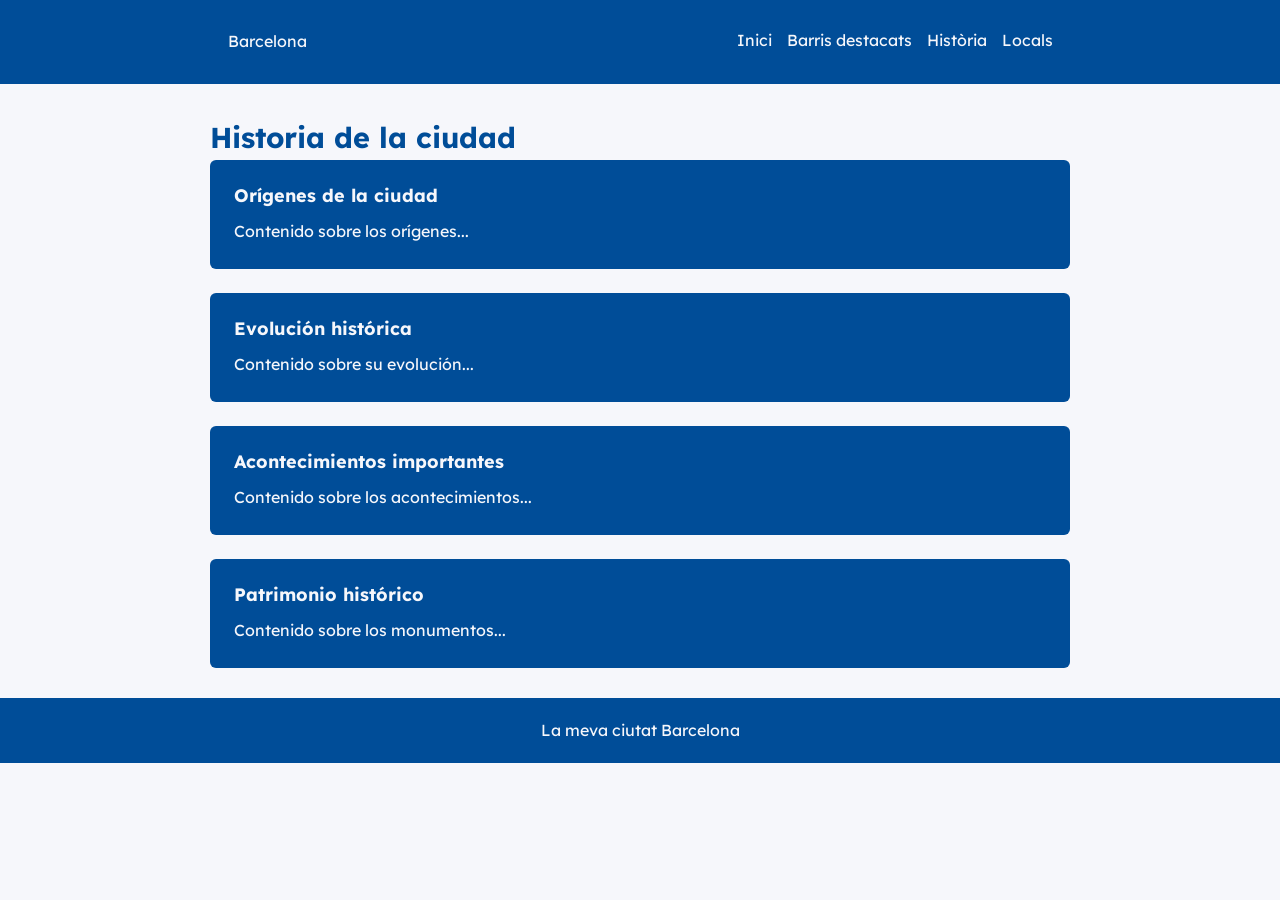
==== historia.html @ 0ce753e6 "Modification de ma partie historia" ====
<!DOCTYPE html>
<html lang="ca">
<head>
    <meta charset="UTF-8">
    <meta name="viewport" content="width=device-width, initial-scale=1.0">
    <meta name="description" content="Descobreix Barcelona: descripció, barris destacats, història i locals d'interès.">
    <meta name="theme-color" content="#1f4e79">

    <meta name="robots" content="index, follow">

    <title>Història de Barcelona | La meva ciutat</title>

    <link rel="stylesheet" href="./css/global.css">
    <link rel="stylesheet" href="./css/historia.css">
</head>
<body>
    <header>
        <p class="site-title">Barcelona</p>
        <nav>
          <a href="index.html">Inici</a>
          <a href="barris.html">Barris destacats</a>
          <a href="historia.html">Història</a>
          <a href="locals.html">Locals</a>
        </nav>
    </header>
    <main>
        <h1>Historia de la ciudad</h1>

        <section>
            <h2>Orígenes de la ciudad</h2>
            <p>Contenido sobre los orígenes...</p>
        </section>

        <section>
            <h2>Evolución histórica</h2>
            <p>Contenido sobre su evolución...</p>
        </section>

        <section>
            <h2>Acontecimientos importantes</h2>
            <p>Contenido sobre los acontecimientos...</p>
        </section>

        <section>
            <h2>Patrimonio histórico</h2>
            <p>Contenido sobre los monumentos...</p>
        </section>
    </main>

    <footer>
        <p>  La meva ciutat Barcelona</p>
    </footer>
    
</body>
</html>
---- css/global.css ----
/* Font */
@import url('https://fonts.googleapis.com/css2?family=Lexend:wght@400;500;600;700&display=swap');

/* Variables */
:root {
  --color-principal: #f6f7fb;
  --color-secundari: #004d98;
  --color-accent: #a50044;
}

/* Reset */
* {
  box-sizing: border-box;
  margin: 0;
  padding: 0;
  font-size: 1rem;
}

h1{font-size: 1.8rem;}
h2{font-size: 1.125rem;}
html {
  scroll-behavior: smooth;
}

body {
  font-family: "Lexend", Arial, system-ui;
  line-height: 1.6;
  color: var(--color-principal);
  background: var(--color-principal);
}

/* Header */
header {
  background: var(--color-secundari);
  color: var(--color-principal);
  padding: 24px 20px;
  display: flex;
  flex-flow: row wrap;
  justify-content: space-around;
  align-items: center;
  gap: 15px;
}

header h1 {
  color: var(--color-principal);
  margin-bottom: 12px;
  line-height: 1.2;
}

/* Navegacio */
nav {
  display: flex;
  flex-wrap: wrap;
  justify-content: center;
  gap: 15px;
}

nav a {
  color: var(--color-principal);
  text-decoration: none;
  padding: 4px 0;
  border-bottom: 2px solid transparent;
  transition: border-color 0.2s ease;
}

nav a:hover,
nav a:focus-visible {
  border-bottom-color: var(--color-accent);
}

/* Contingut principal */
main {
  max-width: 900px;
  margin: 30px auto;
  padding: 0 20px;
}

/* Secciones */
section {
  background: var(--color-secundari);
  padding: 24px;
  margin-bottom: 24px;
  border-radius: 6px;
}

section h2 {
  margin-bottom: 12px;
  color: var(--color-principal);
  line-height: 1.3;
}

/* Enlaces */
a {
  overflow-wrap: break-word;
}

/* Footer */
footer {
  background-color: var(--color-secundari);
  text-align: center;
  padding: 20px;
  color: var(--color-principal);
  font-size: 0.9rem;
}


/* Tablets y móviles */
@media (max-width: 768px) {
  header {
    flex-direction: column;
    text-align: center;
    padding: 20px 15px;
  }

  header h1 {
    margin-bottom: 5px;
    font-size: 1.6rem;
  }

  nav {
    gap: 12px;
  }

  main {
    margin: 20px auto;
    padding: 0 15px;
  }

  section {
    padding: 18px;
    margin-bottom: 18px;
  }
}

/* Móviles pequeños */
@media (max-width: 480px) {
  header h1 {
    font-size: 1.4rem;
  }

  nav {
    flex-direction: column;
    gap: 8px;
  }

  nav a {
    padding: 6px;
  }

  main {
    margin: 15px auto;
    padding: 0 12px;
  }

  section {
    padding: 15px;
  }

  section h2 {
    font-size: 1.2rem;
  }

  footer {
    padding: 15px;
    font-size: 0.85rem;
  }
}

/* Accesibilidad: reducir animaciones */
@media (prefers-reduced-motion: reduce) {
  html {
    scroll-behavior: auto;
  }

  *,
  *::before,
  *::after {
    transition-duration: 0.01ms !important;
    animation-duration: 0.01ms !important;
  }
}
---- css/historia.css ----
h1{
    color: var(--color-secundari);
}
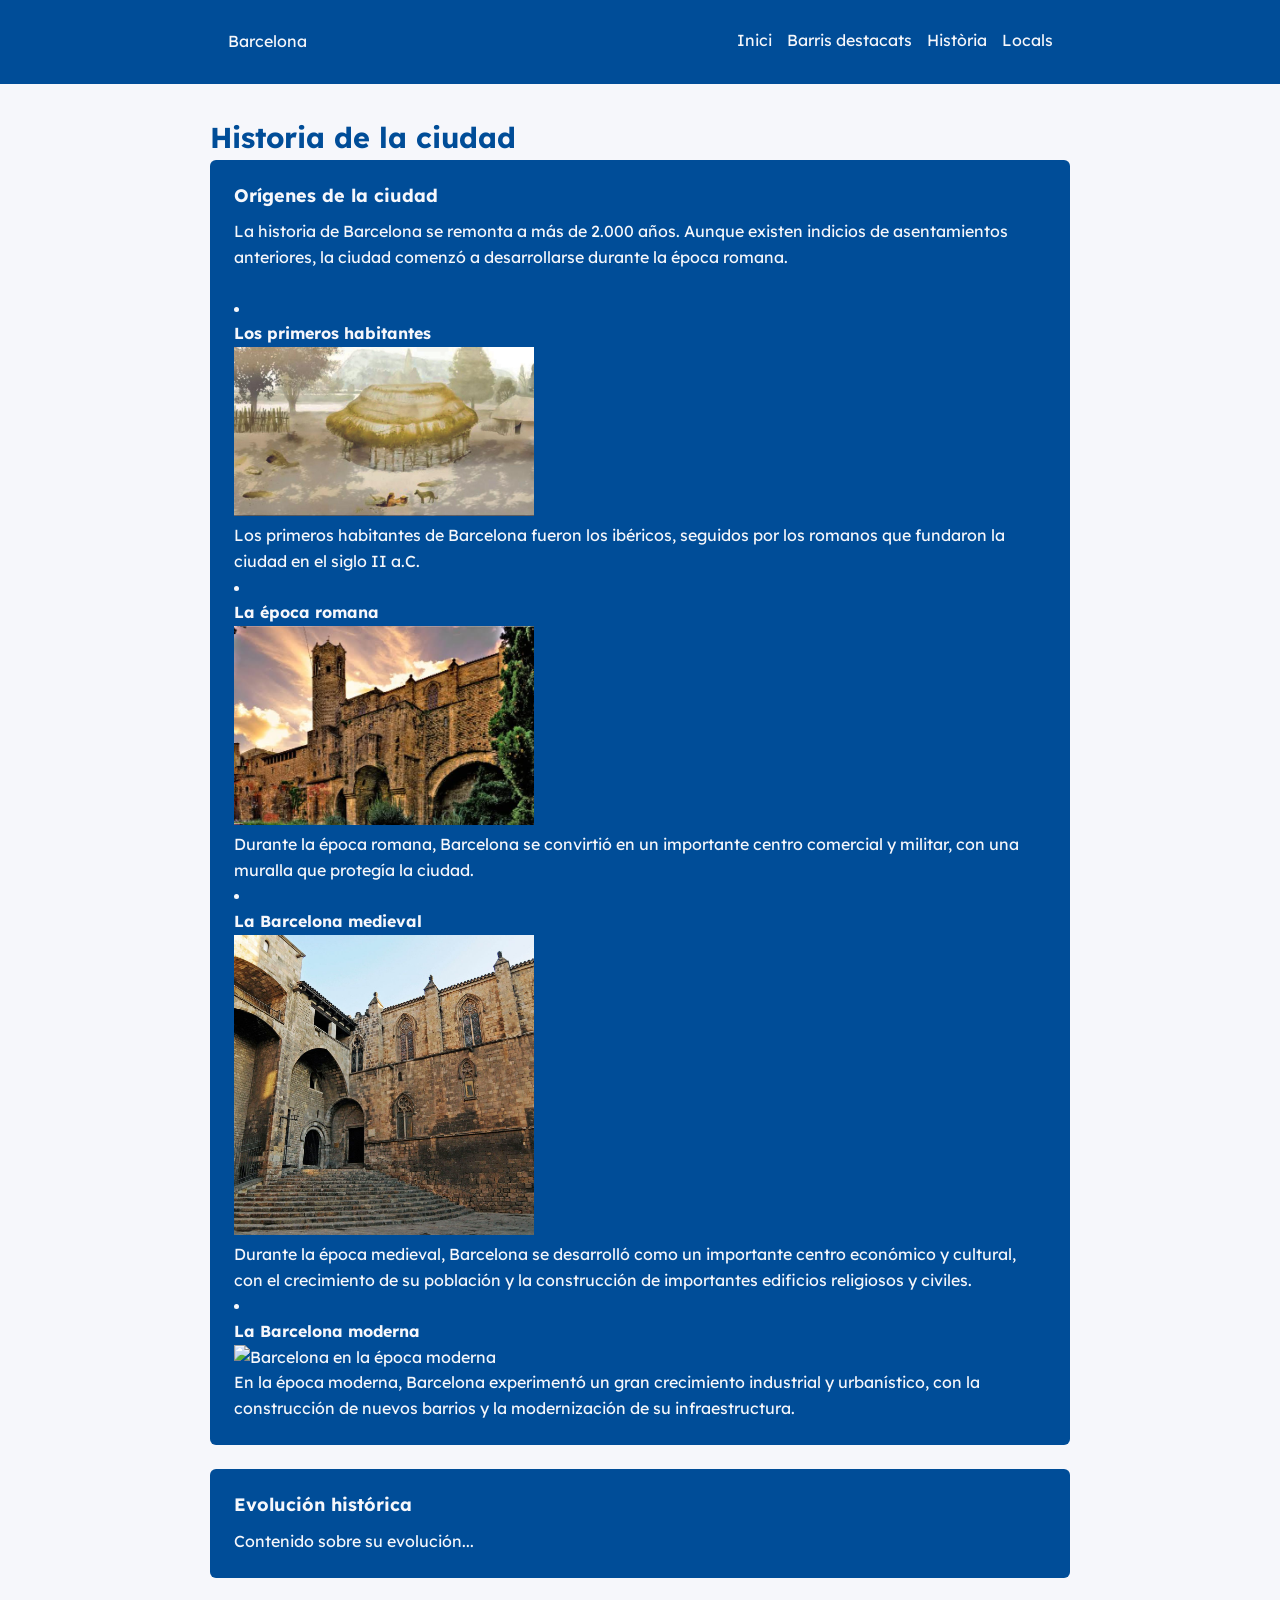
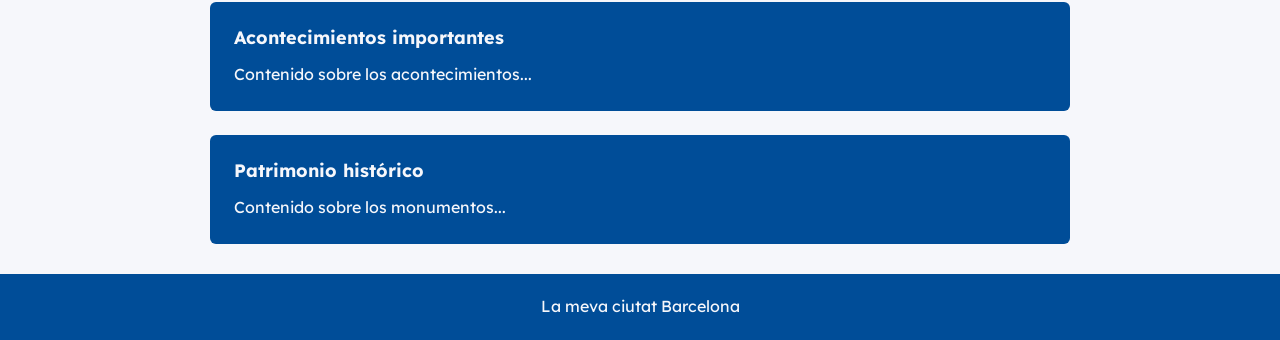
==== commit 2f08ae23: "cambies medio hechos" ====
--- a/historia.html
+++ b/historia.html
@@ -28,7 +28,28 @@
 
         <section>
             <h2>Orígenes de la ciudad</h2>
-            <p>Contenido sobre los orígenes...</p>
+            <p>La historia de Barcelona se remonta a más de 2.000 años. Aunque existen indicios de asentamientos anteriores, la ciudad comenzó a desarrollarse durante la época romana.</p><br>
+
+            <li>
+                <h3>Los primeros habitantes</h3>
+                <img src="./images/primer-habitant.jpg" alt="Barcelona hace 7500 años" width="300">
+                <p>Los primeros habitantes de Barcelona fueron los ibéricos, seguidos por los romanos que fundaron la ciudad en el siglo II a.C.</p>
+            </li>
+            <li>
+                <h3>La época romana</h3>
+                <img src="./images/epoca-romana.jpg" alt="Barcelona en la época romana" width="300">
+                <p>Durante la época romana, Barcelona se convirtió en un importante centro comercial y militar, con una muralla que protegía la ciudad.</p>
+            </li>
+            <li>
+                <h3>La Barcelona medieval</h3>
+                <img src="./images/barcelona-medieval.webp" alt="Barcelona en la época medieval" width="300">
+                <p>Durante la época medieval, Barcelona se desarrolló como un importante centro económico y cultural, con el crecimiento de su población y la construcción de importantes edificios religiosos y civiles.</p>
+            </li>
+            <li>
+                <h3>La Barcelona moderna</h3>
+                <img src="./images/barcelona-moderna.jpg" alt="Barcelona en la época moderna" width="300">
+                <p>En la época moderna, Barcelona experimentó un gran crecimiento industrial y urbanístico, con la construcción de nuevos barrios y la modernización de su infraestructura.</p>
+            </li>
         </section>
 
         <section>
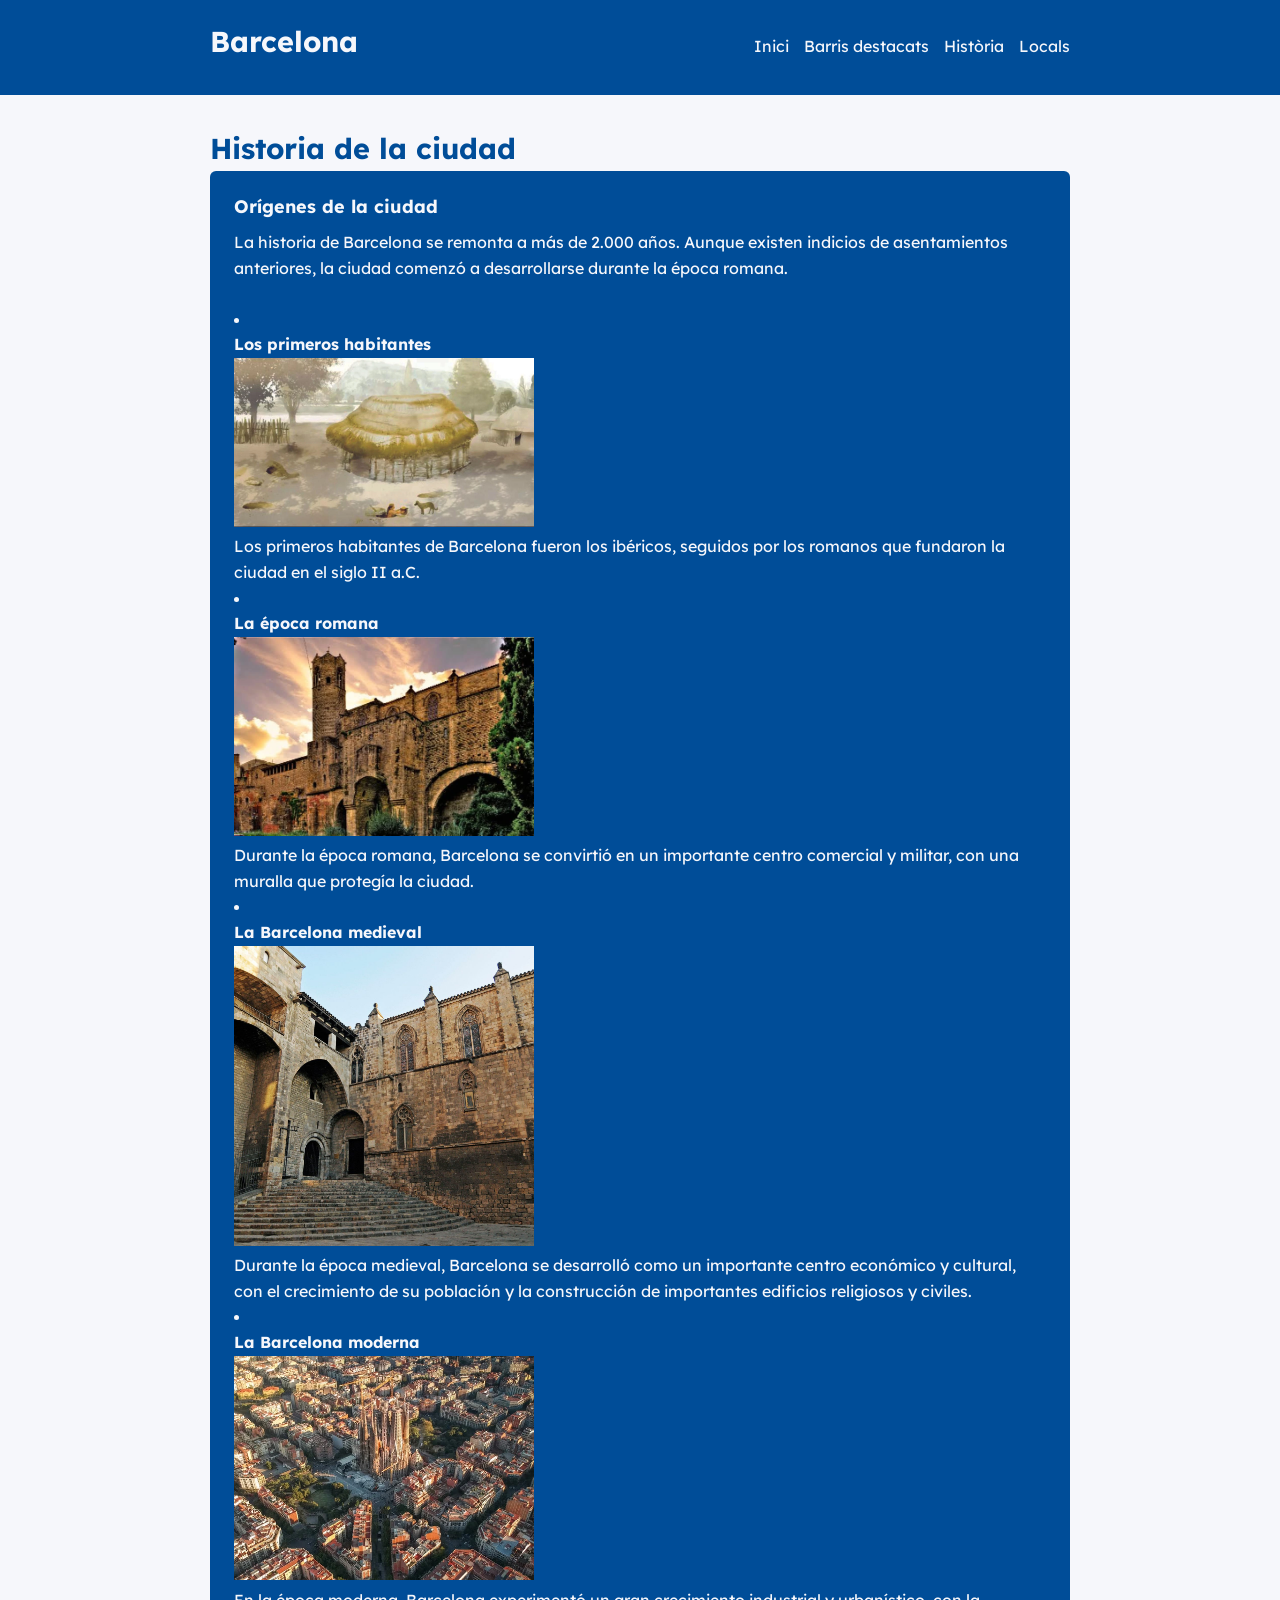
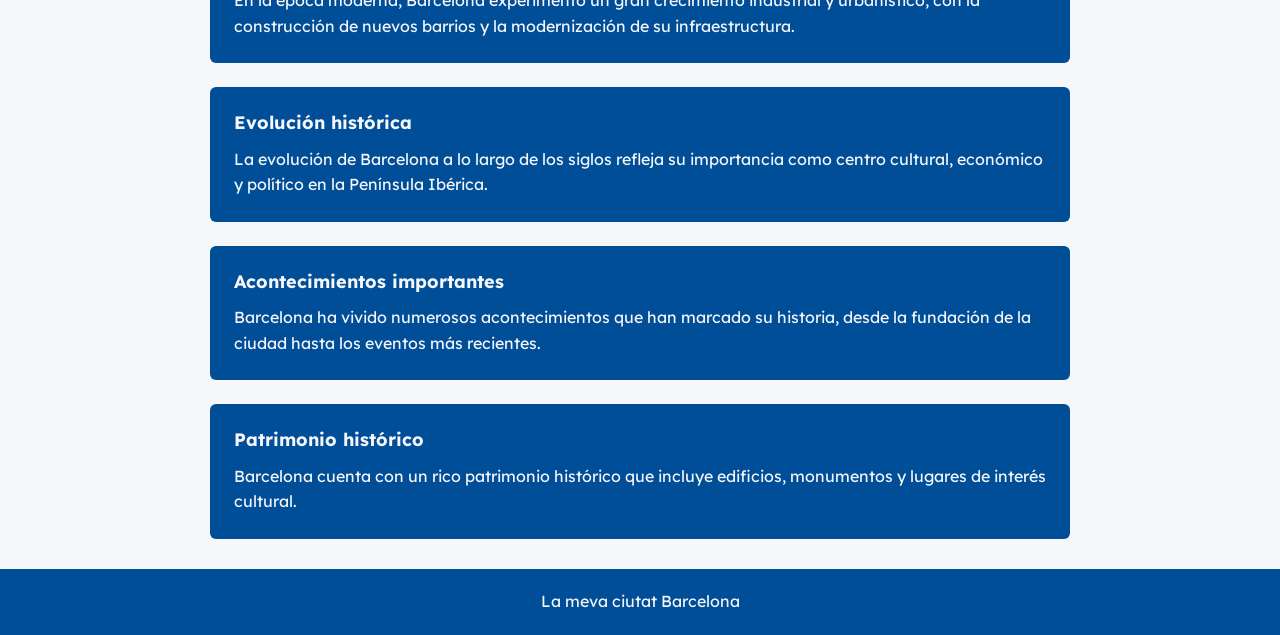
==== commit f475e020: "met picture au lieux de image, ajouter des images webp" ====
--- a/historia.html
+++ b/historia.html
@@ -15,14 +15,24 @@
 </head>
 <body>
     <header>
-        <p class="site-title">Barcelona</p>
-        <nav>
-          <a href="index.html">Inici</a>
-          <a href="barris.html">Barris destacats</a>
-          <a href="historia.html">Història</a>
-          <a href="locals.html">Locals</a>
-        </nav>
-    </header>
+     <h1>Barcelona</h1>
+
+    <input type="checkbox" id="menu-toggle">
+
+    <label for="menu-toggle" class="menu-toggle" aria-label="Obrir menú">
+        <span></span>
+        <span></span>
+        <span></span>
+    </label>
+
+    <nav aria-label="Menú principal">
+        <ul>
+            <li><a href="index.html" aria-current="page">Inici</a></li>
+            <li><a href="barris.html">Barris destacats</a></li>
+            <li><a href="historia.html">Història</a></li>
+            <li><a href="locals.html">Locals</a></li>
+        </ul>
+  </header>
     <main>
         <h1>Historia de la ciudad</h1>
 
@@ -32,39 +42,51 @@
 
             <li>
                 <h3>Los primeros habitantes</h3>
-                <img src="./images/primer-habitant.jpg" alt="Barcelona hace 7500 años" width="300">
+                <picture>
+                    <source srcset="./images/primer-habitant.webp" type="image/webp">
+                    <img src="./images/primer-habitant.jpg" alt="Barcelona hace 7500 años" width="300">
+                </picture>
                 <p>Los primeros habitantes de Barcelona fueron los ibéricos, seguidos por los romanos que fundaron la ciudad en el siglo II a.C.</p>
             </li>
             <li>
                 <h3>La época romana</h3>
-                <img src="./images/epoca-romana.jpg" alt="Barcelona en la época romana" width="300">
+                <picture>
+                    <source srcset="./images/epoca-romana.webp" type="image/webp">
+                    <img src="./images/epoca-romana.jpg" alt="Barcelona en la época romana" width="300">
+                </picture>
                 <p>Durante la época romana, Barcelona se convirtió en un importante centro comercial y militar, con una muralla que protegía la ciudad.</p>
             </li>
             <li>
                 <h3>La Barcelona medieval</h3>
-                <img src="./images/barcelona-medieval.webp" alt="Barcelona en la época medieval" width="300">
+                <picture>
+                    <source srcset="./images/barcelona-medieval.webp" type="image/webp">
+                    <img src="./images/barcelona-medieval.jpg" alt="Barcelona en la época medieval" width="300">
+                </picture>
                 <p>Durante la época medieval, Barcelona se desarrolló como un importante centro económico y cultural, con el crecimiento de su población y la construcción de importantes edificios religiosos y civiles.</p>
             </li>
             <li>
                 <h3>La Barcelona moderna</h3>
-                <img src="./images/barcelona-moderna.jpg" alt="Barcelona en la época moderna" width="300">
+                <picture>
+                    <source srcset="./images/barcelona-moderna.webp" type="image/webp">
+                    <img src="./images/barcelona-moderna.jpg" alt="Barcelona en la época moderna" width="300">
+                </picture>
                 <p>En la época moderna, Barcelona experimentó un gran crecimiento industrial y urbanístico, con la construcción de nuevos barrios y la modernización de su infraestructura.</p>
             </li>
         </section>
 
         <section>
             <h2>Evolución histórica</h2>
-            <p>Contenido sobre su evolución...</p>
+            <p> La evolución de Barcelona a lo largo de los siglos refleja su importancia como centro cultural, económico y político en la Península Ibérica.</p>
         </section>
 
         <section>
             <h2>Acontecimientos importantes</h2>
-            <p>Contenido sobre los acontecimientos...</p>
+            <p>Barcelona ha vivido numerosos acontecimientos que han marcado su historia, desde la fundación de la ciudad hasta los eventos más recientes.</p>
         </section>
 
         <section>
             <h2>Patrimonio histórico</h2>
-            <p>Contenido sobre los monumentos...</p>
+            <p>Barcelona cuenta con un rico patrimonio histórico que incluye edificios, monumentos y lugares de interés cultural.</p>
         </section>
     </main>
 
--- a/css/global.css
+++ b/css/global.css
@@ -16,8 +16,14 @@
   font-size: 1rem;
 }
 
-h1{font-size: 1.8rem;}
-h2{font-size: 1.125rem;}
+h1 {
+  font-size: 1.8rem;
+}
+
+h2 {
+  font-size: 1.125rem;
+}
+
 html {
   scroll-behavior: smooth;
 }
@@ -48,11 +54,12 @@
 }
 
 /* Navegacio */
-nav {
+nav ul {
   display: flex;
   flex-wrap: wrap;
   justify-content: center;
   gap: 15px;
+  list-style: none;
 }
 
 nav a {
@@ -103,12 +110,24 @@
   font-size: 0.9rem;
 }
 
+/* Menú hamburguesa */
+#menu-toggle {
+  position: absolute;
+  opacity: 0;
+  width: 1px;
+  height: 1px;
+}
+
+.menu-toggle {
+  display: none;
+}
 
 /* Tablets y móviles */
 @media (max-width: 768px) {
   header {
-    flex-direction: column;
-    text-align: center;
+    flex-direction: row;
+    justify-content: space-between;
+    text-align: left;
     padding: 20px 15px;
   }
 
@@ -117,8 +136,42 @@
     font-size: 1.6rem;
   }
 
-  nav {
+  /* Botón hamburguesa */
+  .menu-toggle {
+    display: flex;
+    flex-direction: column;
+    justify-content: space-between;
+    width: 28px;
+    height: 22px;
+    cursor: pointer;
+  }
+
+  .menu-toggle span {
+    width: 100%;
+    height: 3px;
+    background-color: var(--color-principal);
+    border-radius: 3px;
+  }
+
+  #menu-toggle:focus-visible+.menu-toggle {
+    outline: 2px solid var(--color-principal);
+    outline-offset: 5px;
+  }
+
+  /* Menú desplegable */
+  header nav {
+    display: none;
+    flex-basis: 100%;
+  }
+
+  #menu-toggle:checked~nav {
+    display: block;
+  }
+
+  nav ul {
+    flex-direction: column;
     gap: 12px;
+    text-align: center;
   }
 
   main {
@@ -138,7 +191,7 @@
     font-size: 1.4rem;
   }
 
-  nav {
+  nav ul {
     flex-direction: column;
     gap: 8px;
   }
@@ -178,4 +231,4 @@
     transition-duration: 0.01ms !important;
     animation-duration: 0.01ms !important;
   }
-}
+}
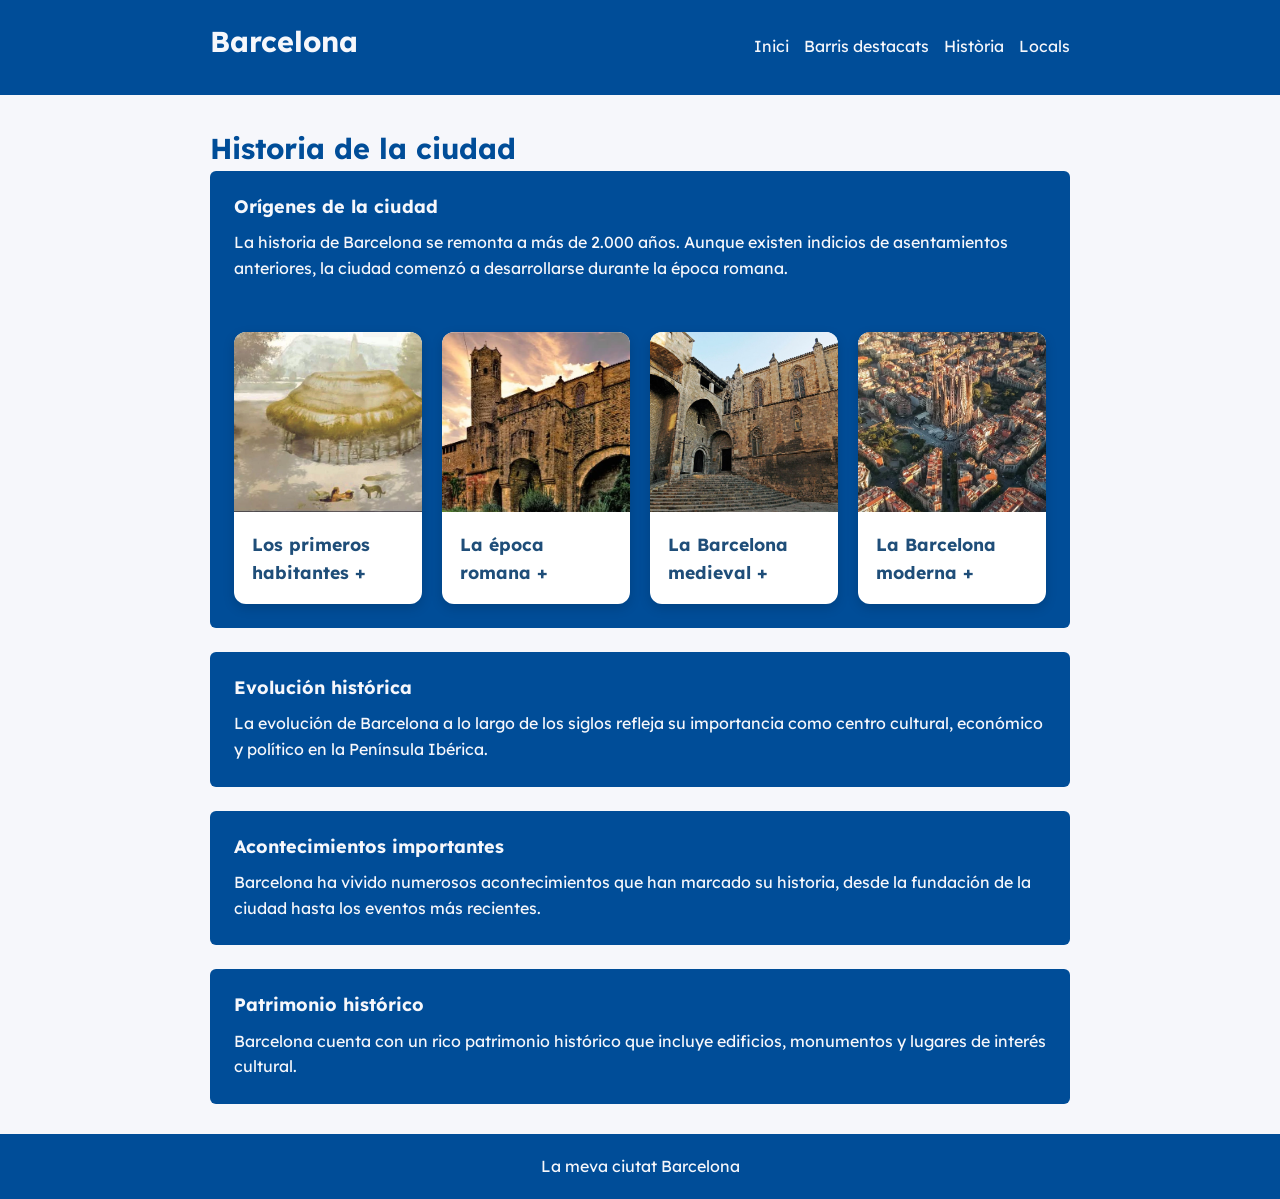
==== commit 82c43926: "amelioration css" ====
--- a/historia.html
+++ b/historia.html
@@ -40,38 +40,67 @@
             <h2>Orígenes de la ciudad</h2>
             <p>La historia de Barcelona se remonta a más de 2.000 años. Aunque existen indicios de asentamientos anteriores, la ciudad comenzó a desarrollarse durante la época romana.</p><br>
 
-            <li>
-                <h3>Los primeros habitantes</h3>
-                <picture>
-                    <source srcset="./images/primer-habitant.webp" type="image/webp">
-                    <img src="./images/primer-habitant.jpg" alt="Barcelona hace 7500 años" width="300">
-                </picture>
-                <p>Los primeros habitantes de Barcelona fueron los ibéricos, seguidos por los romanos que fundaron la ciudad en el siglo II a.C.</p>
-            </li>
-            <li>
-                <h3>La época romana</h3>
-                <picture>
-                    <source srcset="./images/epoca-romana.webp" type="image/webp">
-                    <img src="./images/epoca-romana.jpg" alt="Barcelona en la época romana" width="300">
-                </picture>
-                <p>Durante la época romana, Barcelona se convirtió en un importante centro comercial y militar, con una muralla que protegía la ciudad.</p>
-            </li>
-            <li>
-                <h3>La Barcelona medieval</h3>
-                <picture>
-                    <source srcset="./images/barcelona-medieval.webp" type="image/webp">
-                    <img src="./images/barcelona-medieval.jpg" alt="Barcelona en la época medieval" width="300">
-                </picture>
-                <p>Durante la época medieval, Barcelona se desarrolló como un importante centro económico y cultural, con el crecimiento de su población y la construcción de importantes edificios religiosos y civiles.</p>
-            </li>
-            <li>
-                <h3>La Barcelona moderna</h3>
-                <picture>
-                    <source srcset="./images/barcelona-moderna.webp" type="image/webp">
-                    <img src="./images/barcelona-moderna.jpg" alt="Barcelona en la época moderna" width="300">
-                </picture>
-                <p>En la época moderna, Barcelona experimentó un gran crecimiento industrial y urbanístico, con la construcción de nuevos barrios y la modernización de su infraestructura.</p>
-            </li>
+           <div class="cartes-historia">
+
+             <details class="carte">
+                 <summary>
+                     <picture>
+                         <source srcset="./images/primer-habitant.webp" type="image/webp">
+                         <img src="./images/primer-habitant.jpg"
+                              alt="Barcelona hace 7500 años">
+                     </picture>
+                     <h3>Los primeros habitantes</h3>
+                 </summary>
+             
+                 <p>Los primeros habitantes de Barcelona fueron los ibéricos,
+                    seguidos por los romanos.                                                                              </p>
+             </details>
+         
+             <details class="carte">
+                 <summary>
+                     <picture>
+                         <source srcset="./images/epoca-romana.webp" type="image/webp">
+                         <img src="./images/epoca-romana.jpg"
+                              alt="Barcelona en la época romana">
+                     </picture>
+                     <h3>La época romana</h3>
+                 </summary>
+             
+                 <p>Durante la época romana, Barcelona se convirtió en un importante
+                    centro comercial y militar, con una muralla que protegía la ciudad.</p>
+             </details>
+         
+             <details class="carte">
+                 <summary>
+                     <picture>
+                         <source srcset="./images/barcelona-medieval.webp" type="image/webp">
+                         <img src="./images/barcelona-medieval.jpg"
+                              alt="Barcelona en la época medieval">
+                     </picture>
+                     <h3>La Barcelona medieval</h3>
+                 </summary>
+             
+                 <p>Durante la época medieval, Barcelona se desarrolló como un importante
+                    centro económico y cultural, con el crecimiento de su población y
+                    la construcción de importantes edificios religiosos y civiles.</p>
+             </details>
+         
+             <details class="carte">
+                 <summary>
+                     <picture>
+                         <source srcset="./images/barcelona-moderna.webp" type="image/webp">
+                         <img src="./images/barcelona-moderna.jpg"
+                              alt="Barcelona en la época moderna">
+                     </picture>
+                     <h3>La Barcelona moderna</h3>
+                 </summary>
+             
+                 <p>En la época moderna, Barcelona experimentó un gran crecimiento
+                    industrial y urbanístico, con la construcción de nuevos barrios
+                    y la modernización de su infraestructura.</p>
+             </details>
+
+            </div>
         </section>
 
         <section>
--- a/css/historia.css
+++ b/css/historia.css
@@ -2,3 +2,79 @@
     color: var(--color-secundari);
 }
 
+/* Cartes alignées horizontalement */
+.cartes-historia {
+    display: grid;
+    grid-template-columns: repeat(4, minmax(0, 1fr));
+    align-items: start;
+    gap: 20px;
+    margin-top: 25px;
+}
+
+/* Apparence de chaque carte */
+.carte {
+    background-color: white;
+    border-radius: 12px;
+    overflow: hidden;
+    box-shadow: 0 4px 12px rgb(0 0 0 / 15%);
+}
+
+/* Zone cliquable : image et titre */
+.carte summary {
+    cursor: pointer;
+    list-style: none;
+}
+
+.carte summary::-webkit-details-marker {
+    display: none;
+}
+
+.carte summary:focus-visible {
+    outline: 3px solid #1f4e79;
+    outline-offset: -3px;
+}
+
+/* Images de la même taille */
+.carte img {
+    display: block;
+    width: 100%;
+    height: 180px;
+    object-fit: cover;
+}
+
+.carte h3 {
+    margin: 0;
+    padding: 18px;
+    color: #1f4e79;
+    font-size: 1.1rem;
+}
+
+.carte h3::after {
+    content: " +";
+}
+
+.carte[open] h3::after {
+    content: " −";
+}
+
+/* Texte visible lorsque la carte est ouverte */
+.carte p {
+    margin: 0;
+    padding: 0 18px 20px;
+    line-height: 1.6;
+    color: var(--color-secundari);
+}
+
+/* Tablettes : deux cartes par ligne */
+@media (max-width: 900px) {
+    .cartes-historia {
+        grid-template-columns: repeat(2, minmax(0, 1fr));
+    }
+}
+
+/* Téléphones : une carte par ligne */
+@media (max-width: 550px) {
+    .cartes-historia {
+        grid-template-columns: 1fr;
+    }
+}
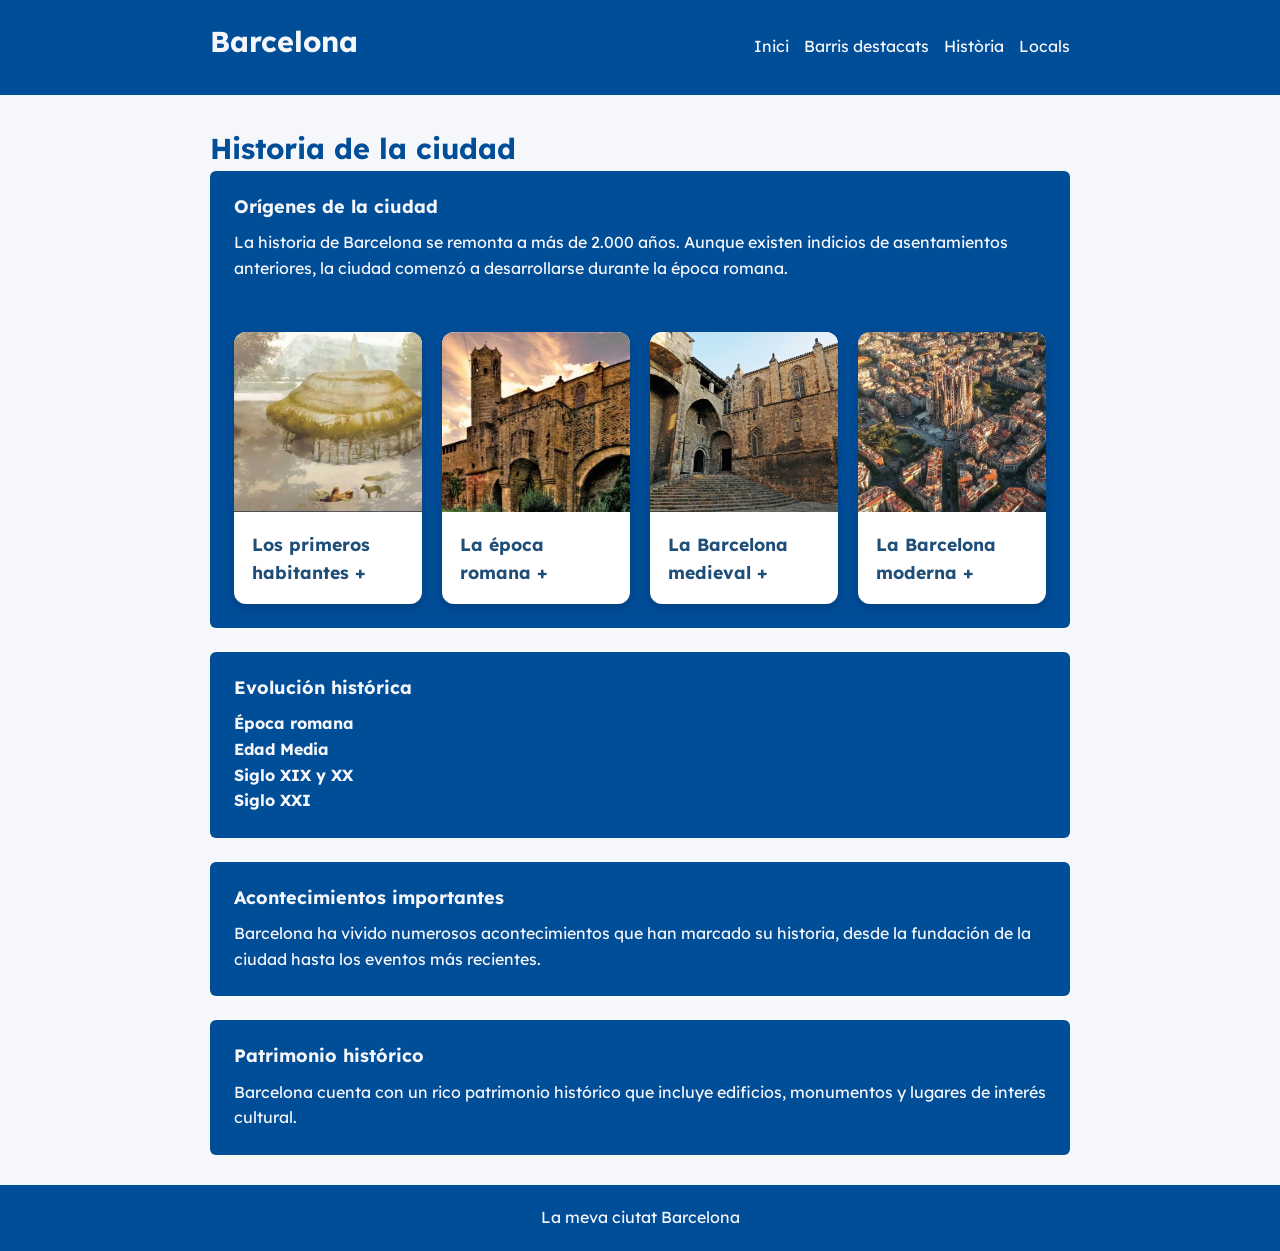
==== commit 78cb7e9e: "evolution historique" ====
--- a/historia.html
+++ b/historia.html
@@ -103,9 +103,20 @@
             </div>
         </section>
 
-        <section>
+        <section class="evolucio-historica">
             <h2>Evolución histórica</h2>
-            <p> La evolución de Barcelona a lo largo de los siglos refleja su importancia como centro cultural, económico y político en la Península Ibérica.</p>
+
+            <h3>Época romana</h3>
+            <p>Barcino fue fundada a finales del siglo I a. C. Su núcleo estaba situado en el actual Barrio Gótico y contaba con murallas, un foro y un templo.</p>
+
+            <h3>Edad Media</h3>
+            <p>La ciudad vivió conflictos y cambios políticos. En 1714, la caída de Barcelona durante la Guerra de Sucesión marcó profundamente su historia.</p>
+
+            <h3>Siglo XIX y XX</h3>
+            <p>La Revolución Industrial transformó la ciudad, con la construcción de nuevos barrios y la expansión urbana. La Exposición Universal de 1888 y los Juegos Olímpicos de 1992 fueron hitos importantes.</p>
+
+            <h3>Siglo XXI</h3>
+            <p>Barcelona continúa evolucionando, con proyectos de sostenibilidad, innovación y cultura que la consolidan como una ciudad global.</p>
         </section>
 
         <section>
--- a/css/historia.css
+++ b/css/historia.css
@@ -77,4 +77,19 @@
     .cartes-historia {
         grid-template-columns: 1fr;
     }
-}+}
+
+.evolucio-historica p{
+    display: none;
+}
+
+.evolucio-historica h3{
+    cursor: pointer;
+}
+
+.evolucio-historica h3:hover{
+    color: var(--color-accent);
+}
+.evolucio-historica h3:hover + p{
+    display: block;
+} 
